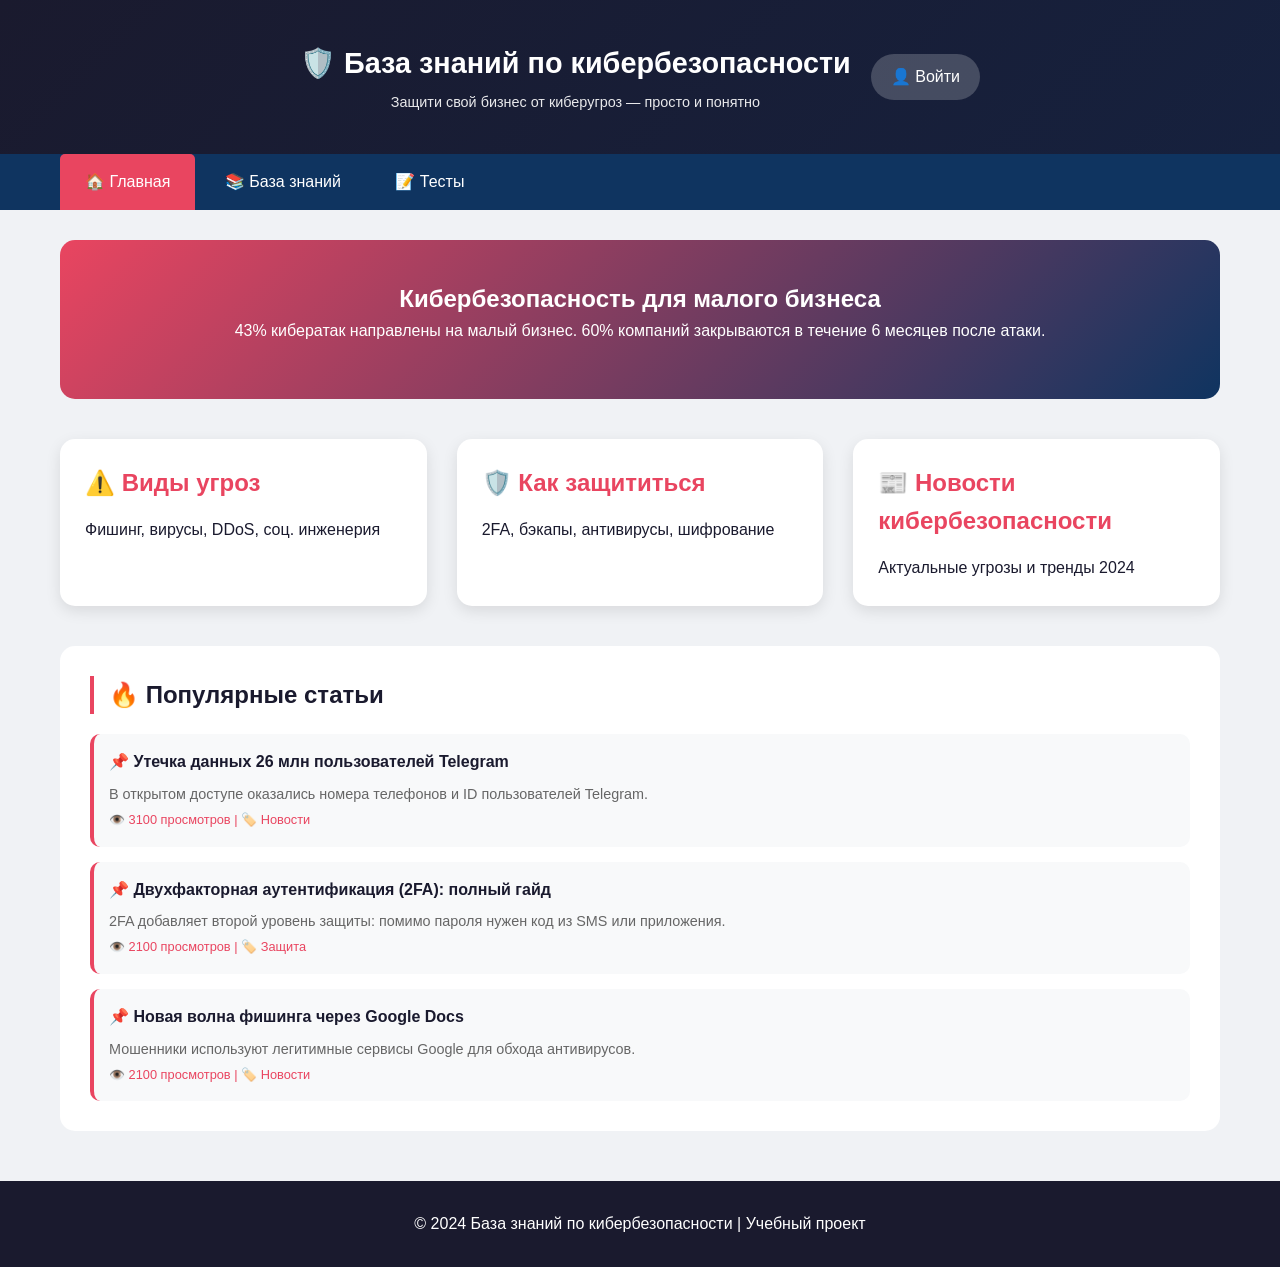
==== index.html @ 0722a6d3 "Add files via upload" ====
<!DOCTYPE html>
<html lang="ru">
<head>
    <meta charset="UTF-8">
    <meta name="viewport" content="width=device-width, initial-scale=1.0">
    <title>База знаний по кибербезопасности</title>
    <link rel="stylesheet" href="style.css">
</head>
<body>
    <header>
        <div class="container">
            <div class="header-flex">
                <div class="logo-area">
                    <h1>🛡️ База знаний по кибербезопасности</h1>
                    <p>Защити свой бизнес от киберугроз — просто и понятно</p>
                </div>
                <div class="profile-area">
                    <a href="profile.html" id="profile-link-header" class="profile-header-btn">👤 Войти</a>
                </div>
            </div>
        </div>
    </header>

    <nav>
        <div class="container">
            <a href="index.html" class="active">🏠 Главная</a>
            <a href="articles.html">📚 База знаний</a>
            <a href="test.html">📝 Тесты</a>
        </div>
    </nav>

    <main class="container">
        <section class="hero">
            <h2>Кибербезопасность для малого бизнеса</h2>
            <p>43% кибератак направлены на малый бизнес. 60% компаний закрываются в течение 6 месяцев после атаки.</p>
            <div id="welcome-message" class="welcome-badge"></div>
        </section>

        <section class="categories">
            <div class="card" onclick="location.href='articles.html?cat=threats'">
                <h3>⚠️ Виды угроз</h3>
                <p>Фишинг, вирусы, DDoS, соц. инженерия</p>
            </div>
            <div class="card" onclick="location.href='articles.html?cat=protection'">
                <h3>🛡️ Как защититься</h3>
                <p>2FA, бэкапы, антивирусы, шифрование</p>
            </div>
            <div class="card" onclick="location.href='articles.html?cat=news'">
                <h3>📰 Новости кибербезопасности</h3>
                <p>Актуальные угрозы и тренды 2024</p>
            </div>
        </section>

        <section class="latest-articles">
            <h2>🔥 Популярные статьи</h2>
            <div id="popular-articles" class="articles-list"></div>
        </section>
    </main>

    <footer>
        <div class="container">
            <p>© 2024 База знаний по кибербезопасности | Учебный проект</p>
        </div>
    </footer>

    <script src="data.js"></script>
    <script src="script.js"></script>
</body>
</html>
---- style.css ----
* {
    margin: 0;
    padding: 0;
    box-sizing: border-box;
}

body {
    font-family: 'Segoe UI', Tahoma, Geneva, Verdana, sans-serif;
    background-color: #f0f2f5;
    color: #1a1a2e;
    line-height: 1.6;
}

.container {
    max-width: 1200px;
    margin: 0 auto;
    padding: 0 20px;
}

header {
    background: linear-gradient(135deg, #1a1a2e 0%, #16213e 100%);
    color: white;
    padding: 40px 0;
    text-align: center;
}

/* Header flex layout */
.header-flex {
    display: flex;
    justify-content: center;  /* было space-between */
    align-items: center;
    flex-wrap: wrap;
    gap: 20px;
}

.logo-area h1 {
    font-size: 1.8rem;
    margin-bottom: 5px;
}

.logo-area p {
    font-size: 0.9rem;
    opacity: 0.9;
}

.profile-header-btn {
    background: rgba(255,255,255,0.2);
    padding: 10px 20px;
    border-radius: 30px;
    color: white;
    text-decoration: none;
    transition: all 0.3s;
    display: inline-block;
}

.profile-header-btn:hover {
    background: #e94560;
    transform: scale(1.05);
}

nav {
    background-color: #0f3460;
    position: sticky;
    top: 0;
    z-index: 100;
}

nav a {
    color: white;
    text-decoration: none;
    padding: 15px 25px;
    display: inline-block;
    transition: background 0.3s;
}

nav a:hover, nav a.active {
    background-color: #e94560;
    border-radius: 5px 5px 0 0;
}

.hero {
    background: linear-gradient(135deg, #e94560, #0f3460);
    color: white;
    padding: 40px;
    border-radius: 15px;
    margin: 30px 0;
    text-align: center;
}

.categories {
    display: grid;
    grid-template-columns: repeat(auto-fit, minmax(300px, 1fr));
    gap: 30px;
    margin: 40px 0;
}

.card {
    background: white;
    padding: 25px;
    border-radius: 15px;
    box-shadow: 0 5px 15px rgba(0,0,0,0.1);
    transition: transform 0.3s;
    cursor: pointer;
}

.card:hover {
    transform: translateY(-5px);
}

.card h3 {
    color: #e94560;
    margin-bottom: 15px;
    font-size: 1.5rem;
}

.card ul {
    list-style: none;
}

.card li {
    padding: 8px 0;
    border-bottom: 1px solid #eee;
}

.latest-articles {
    background: white;
    padding: 30px;
    border-radius: 15px;
    margin: 30px 0;
}

.latest-articles h2 {
    color: #1a1a2e;
    border-left: 4px solid #e94560;
    padding-left: 15px;
    margin-bottom: 20px;
}

.articles-list {
    display: flex;
    flex-direction: column;
    gap: 15px;
}

.article-item {
    background: #f8f9fa;
    padding: 15px;
    border-radius: 10px;
    border-left: 4px solid #e94560;
    cursor: pointer;
    transition: background 0.3s;
}

.article-item:hover {
    background: #e9ecef;
}

.article-item h4 {
    color: #1a1a2e;
    margin-bottom: 8px;
}

.article-item p {
    color: #666;
    font-size: 0.9rem;
}

.article-item small {
    color: #e94560;
    font-size: 0.8rem;
}

.filter-bar {
    display: flex;
    gap: 15px;
    flex-wrap: wrap;
    margin-bottom: 20px;
}

.filter-btn {
    background: #e9ecef;
    border: none;
    padding: 10px 20px;
    border-radius: 30px;
    cursor: pointer;
    transition: all 0.3s;
}

.filter-btn:hover, .filter-btn.active {
    background: #e94560;
    color: white;
}

.search-box {
    width: 100%;
    padding: 12px;
    border: 1px solid #ddd;
    border-radius: 8px;
    font-size: 16px;
    margin-top: 10px;
}

.levels-container {
    display: grid;
    grid-template-columns: repeat(auto-fit, minmax(280px, 1fr));
    gap: 30px;
    margin: 30px 0;
}

.level-card {
    background: white;
    padding: 30px;
    border-radius: 15px;
    text-align: center;
    cursor: pointer;
    transition: transform 0.3s;
    box-shadow: 0 5px 15px rgba(0,0,0,0.1);
}

.level-card:hover {
    transform: translateY(-5px);
}

.level-card h3 {
    font-size: 1.5rem;
    margin-bottom: 15px;
}

.level-badge {
    display: inline-block;
    padding: 5px 15px;
    border-radius: 20px;
    font-size: 0.8rem;
    margin-top: 15px;
}

.level-badge.easy { background: #28a745; color: white; }
.level-badge.medium { background: #ffc107; color: #1a1a2e; }
.level-badge.hard { background: #dc3545; color: white; }

.question-btn {
    background: #0f3460;
    color: white;
    padding: 12px;
    border: none;
    border-radius: 8px;
    cursor: pointer;
    width: 100%;
    margin-bottom: 10px;
    text-align: left;
    transition: background 0.3s;
}

.question-btn:hover {
    background: #e94560;
}

footer {
    background-color: #1a1a2e;
    color: white;
    text-align: center;
    padding: 30px 0;
    margin-top: 50px;
}

/* Модальное окно */
.modal {
    display: none;
    position: fixed;
    z-index: 1000;
    left: 0;
    top: 0;
    width: 100%;
    height: 100%;
    background-color: rgba(0,0,0,0.8);
    overflow-y: auto;
}

.modal-content {
    background-color: white;
    margin: 50px auto;
    padding: 40px;
    width: 90%;
    max-width: 800px;
    border-radius: 20px;
    position: relative;
    animation: slideDown 0.3s ease;
}

@keyframes slideDown {
    from { transform: translateY(-50px); opacity: 0; }
    to { transform: translateY(0); opacity: 1; }
}

.close-btn {
    position: absolute;
    right: 20px;
    top: 15px;
    font-size: 28px;
    font-weight: bold;
    cursor: pointer;
    color: #e94560;
}

.close-btn:hover {
    color: #1a1a2e;
}

.full-article-title {
    color: #e94560;
    font-size: 1.8rem;
    margin-bottom: 20px;
}

.full-article-meta {
    color: #666;
    margin-bottom: 20px;
    padding-bottom: 10px;
    border-bottom: 1px solid #eee;
}

.full-article-content {
    font-size: 1.1rem;
    line-height: 1.8;
    white-space: pre-wrap;
}

/* Авторизация */
.auth-container {
    display: flex;
    justify-content: center;
    align-items: center;
    min-height: 60vh;
}

.auth-card {
    background: white;
    padding: 40px;
    border-radius: 20px;
    width: 100%;
    max-width: 400px;
    box-shadow: 0 10px 30px rgba(0,0,0,0.1);
}

.auth-card h2 {
    text-align: center;
    margin-bottom: 25px;
    color: #1a1a2e;
}

.auth-input {
    width: 100%;
    padding: 12px;
    margin-bottom: 15px;
    border: 1px solid #ddd;
    border-radius: 8px;
    font-size: 16px;
}

.auth-btn {
    width: 100%;
    background: #e94560;
    color: white;
    padding: 12px;
    border: none;
    border-radius: 8px;
    font-size: 16px;
    cursor: pointer;
    transition: background 0.3s;
}

.auth-btn:hover {
    background: #c73e56;
}

.error-message {
    color: #e94560;
    text-align: center;
    margin-top: 15px;
    font-size: 14px;
}

/* Профиль */
.profile-card {
    background: white;
    padding: 30px;
    border-radius: 20px;
    margin-bottom: 30px;
    text-align: center;
}

.profile-card h2 {
    color: #1a1a2e;
    margin-bottom: 20px;
}

.profile-card p {
    margin: 10px 0;
    font-size: 1.1rem;
}

.logout-btn {
    background: #dc3545;
    color: white;
    padding: 10px 30px;
    border: none;
    border-radius: 8px;
    cursor: pointer;
    margin-top: 20px;
    font-size: 16px;
}

.logout-btn:hover {
    background: #b02a37;
}

.history-list {
    display: flex;
    flex-direction: column;
    gap: 10px;
}

.history-item {
    background: #f8f9fa;
    padding: 12px;
    border-radius: 8px;
    border-left: 3px solid #e94560;
}

.welcome-badge {
    margin-top: 15px;
    font-size: 1rem;
}

@media (max-width: 768px) {
    .header-flex {
        flex-direction: column;
        text-align: center;
    }
    
    .logo-area h1 {
        font-size: 1.4rem;
    }
    
    header h1 {
        font-size: 1.8rem;
    }
    
    .categories {
        grid-template-columns: 1fr;
    }
    
    nav a {
        padding: 10px 15px;
        font-size: 0.9rem;
    }
    
    .modal-content {
        margin: 20px;
        padding: 20px;
        width: auto;
    }
}
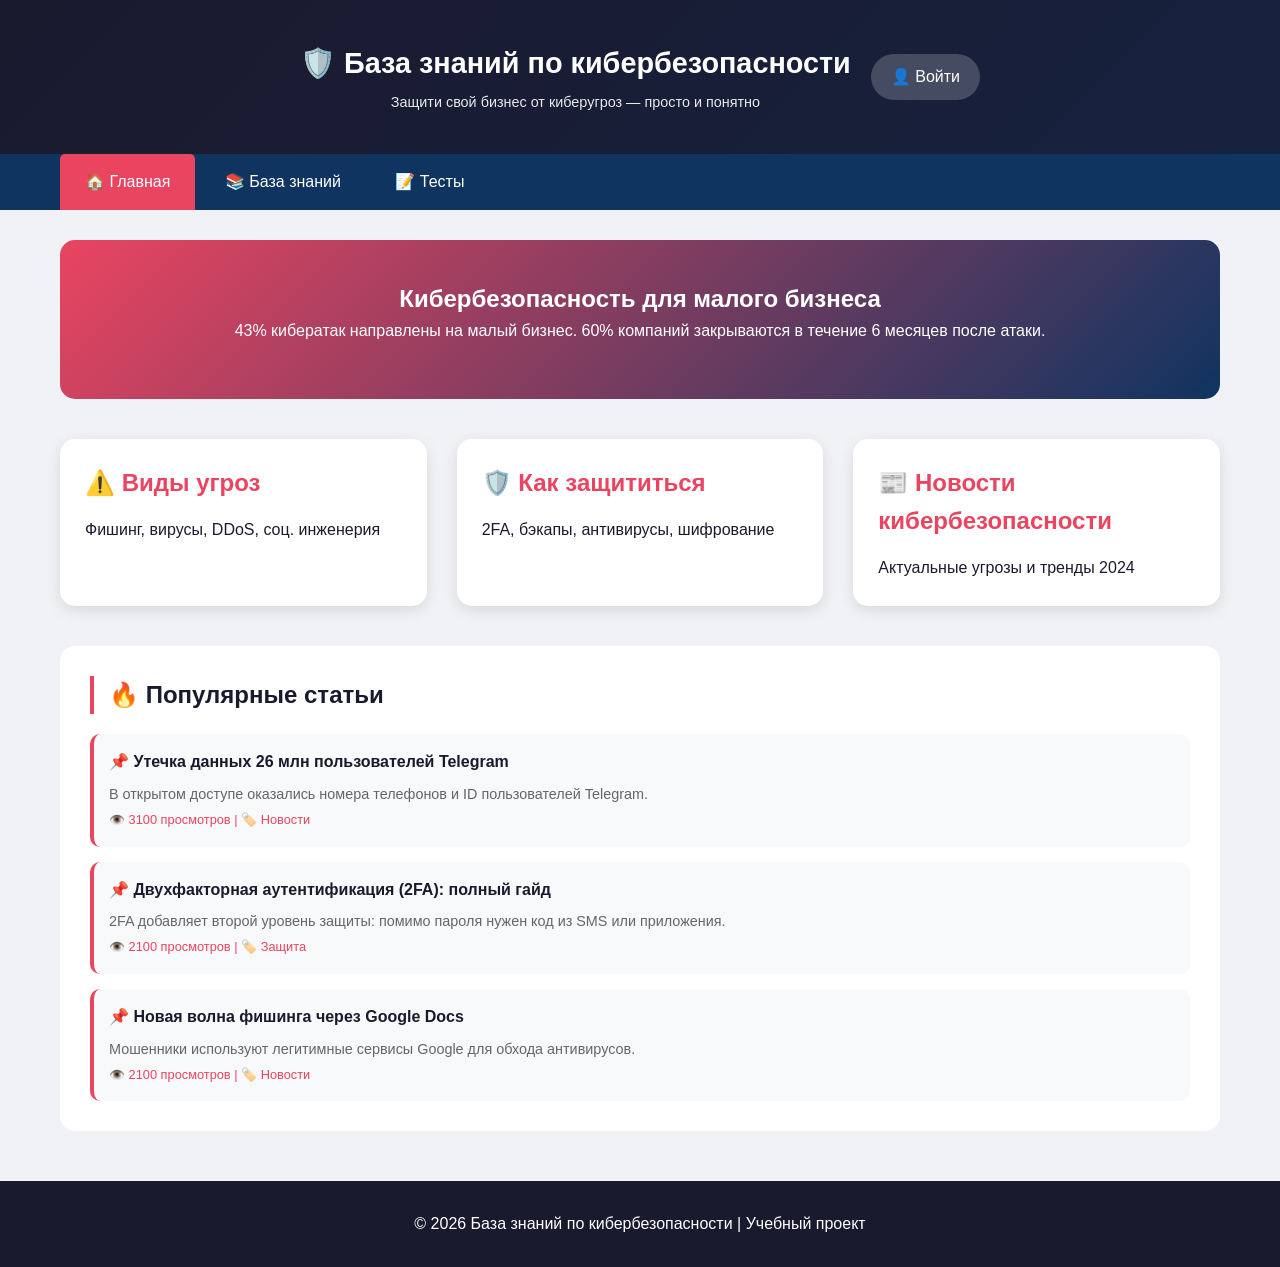
==== commit f9b4744b: "Update index.html" ====
--- a/index.html
+++ b/index.html
@@ -59,11 +59,11 @@
 
     <footer>
         <div class="container">
-            <p>© 2024 База знаний по кибербезопасности | Учебный проект</p>
+            <p>© 2026 База знаний по кибербезопасности | Учебный проект</p>
         </div>
     </footer>
 
     <script src="data.js"></script>
     <script src="script.js"></script>
 </body>
-</html>+</html>
